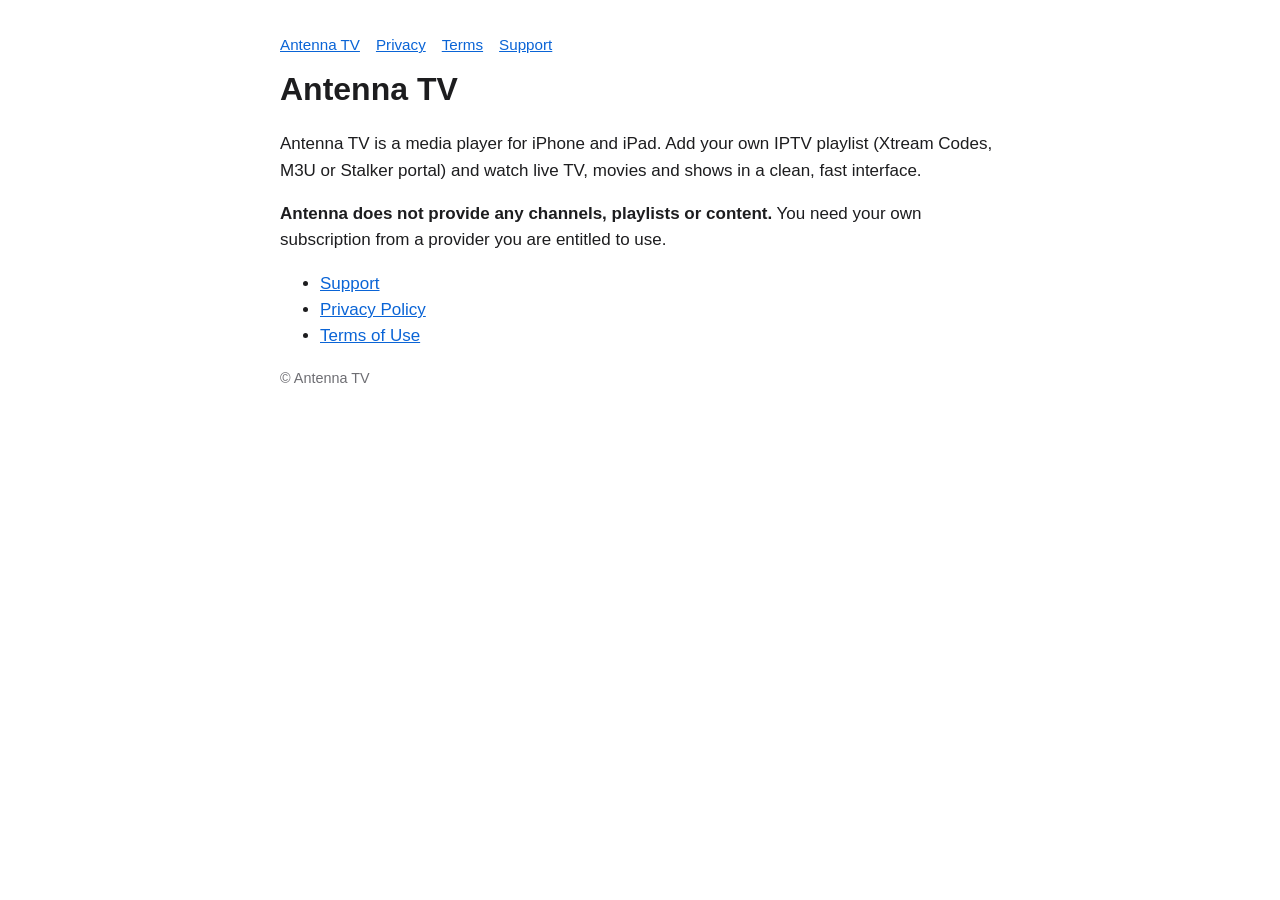
==== index.html @ 3e27599d "Add files via upload" ====
<!doctype html>
<html lang="en"><head><meta charset="utf-8"><meta name="viewport" content="width=device-width,initial-scale=1">
<title>Antenna TV</title>
<style>
:root{color-scheme:light dark;--bg:#fff;--fg:#1d1d1f;--mut:#6e6e73;--ac:#0a64d6}
@media(prefers-color-scheme:dark){:root{--bg:#111;--fg:#f2f2f2;--mut:#a1a1a6;--ac:#6cb0ff}}
body{margin:0;background:var(--bg);color:var(--fg);font:17px/1.55 -apple-system,BlinkMacSystemFont,"Segoe UI",Roboto,sans-serif}
main{max-width:720px;margin:0 auto;padding:32px 20px 64px}
h1{font-size:2rem;margin:.2em 0}h2{font-size:1.2rem;margin-top:1.8em}
a{color:var(--ac)}.mut{color:var(--mut);font-size:.9rem}
nav a{margin-right:16px;font-size:.95rem}
</style></head><body><main>
<nav><a href="index.html">Antenna TV</a><a href="privacy.html">Privacy</a><a href="terms.html">Terms</a><a href="support.html">Support</a></nav>
<h1>Antenna TV</h1>
<p>Antenna TV is a media player for iPhone and iPad. Add your own IPTV playlist (Xtream Codes, M3U or Stalker portal) and watch live TV, movies and shows in a clean, fast interface.</p>
<p><strong>Antenna does not provide any channels, playlists or content.</strong> You need your own subscription from a provider you are entitled to use.</p>
<ul><li><a href="support.html">Support</a></li><li><a href="privacy.html">Privacy Policy</a></li><li><a href="terms.html">Terms of Use</a></li></ul>
<p class="mut">© Antenna TV</p>
</main></body></html>
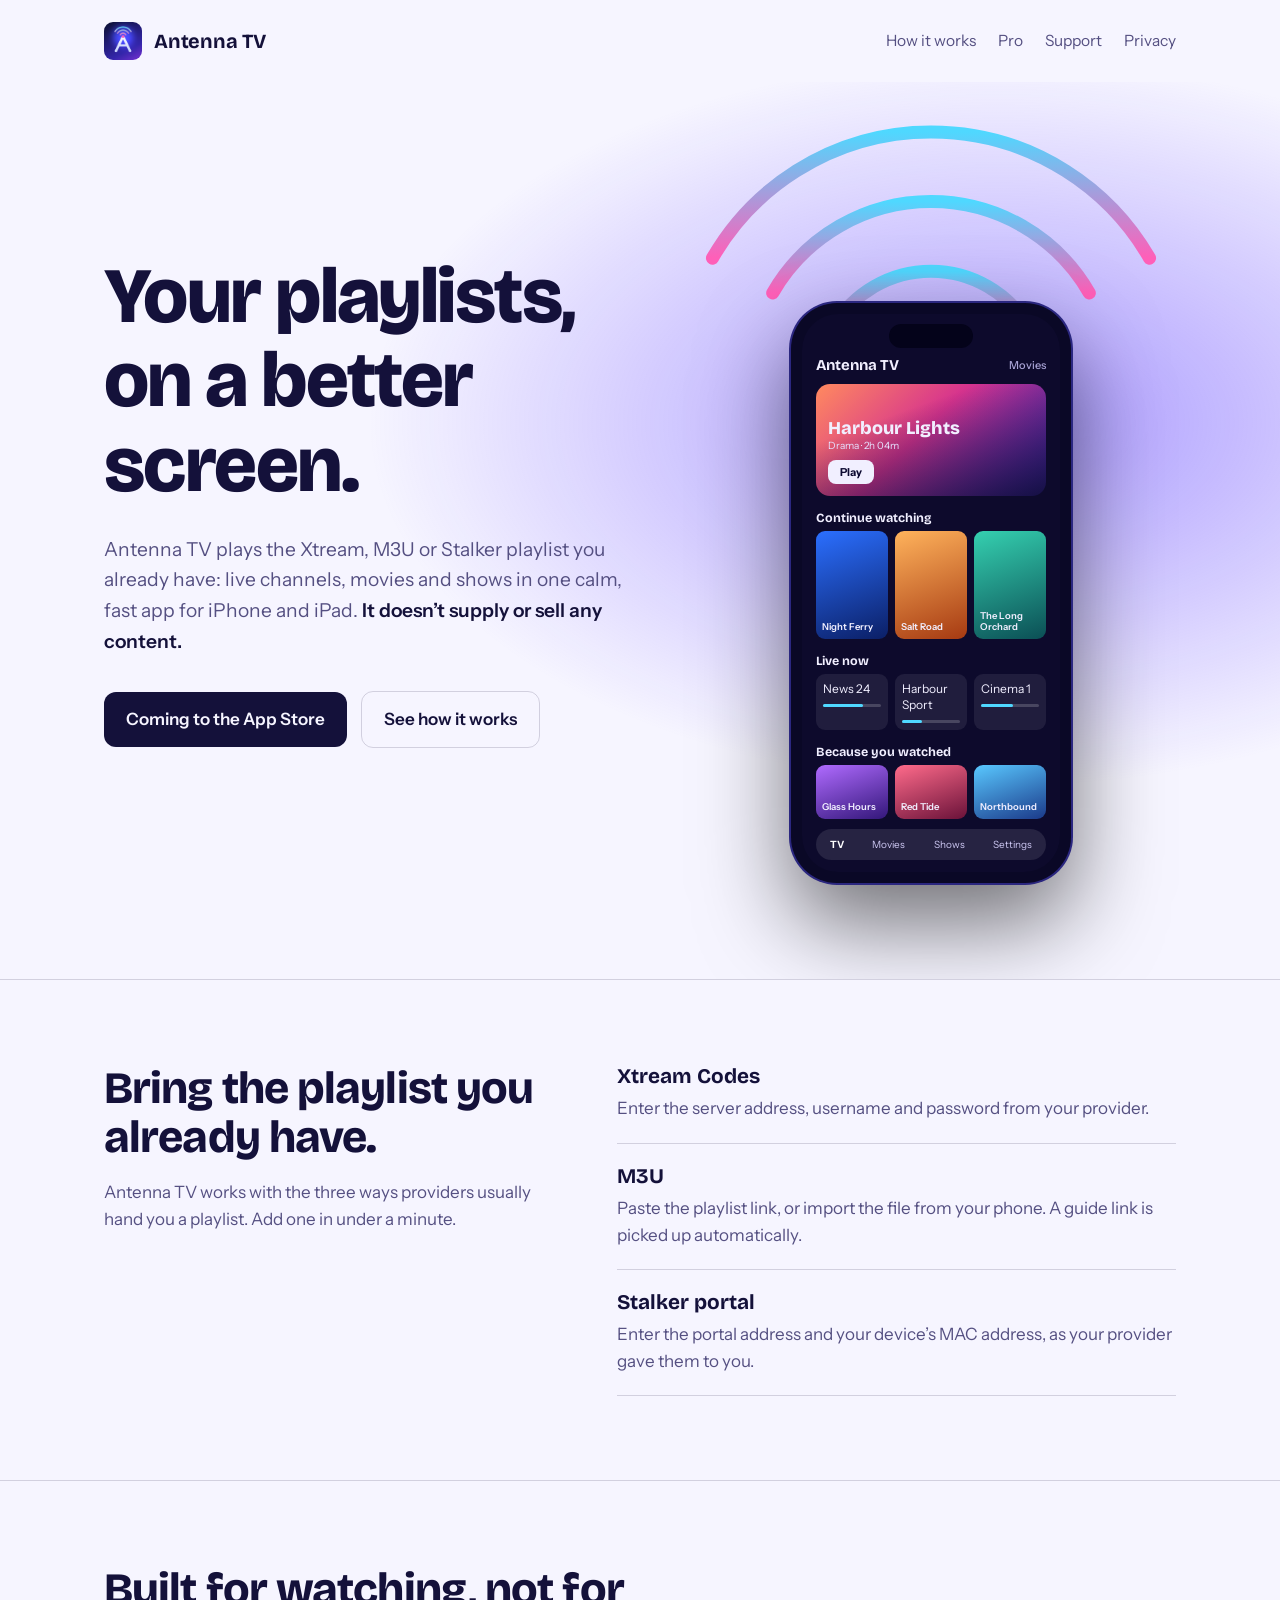
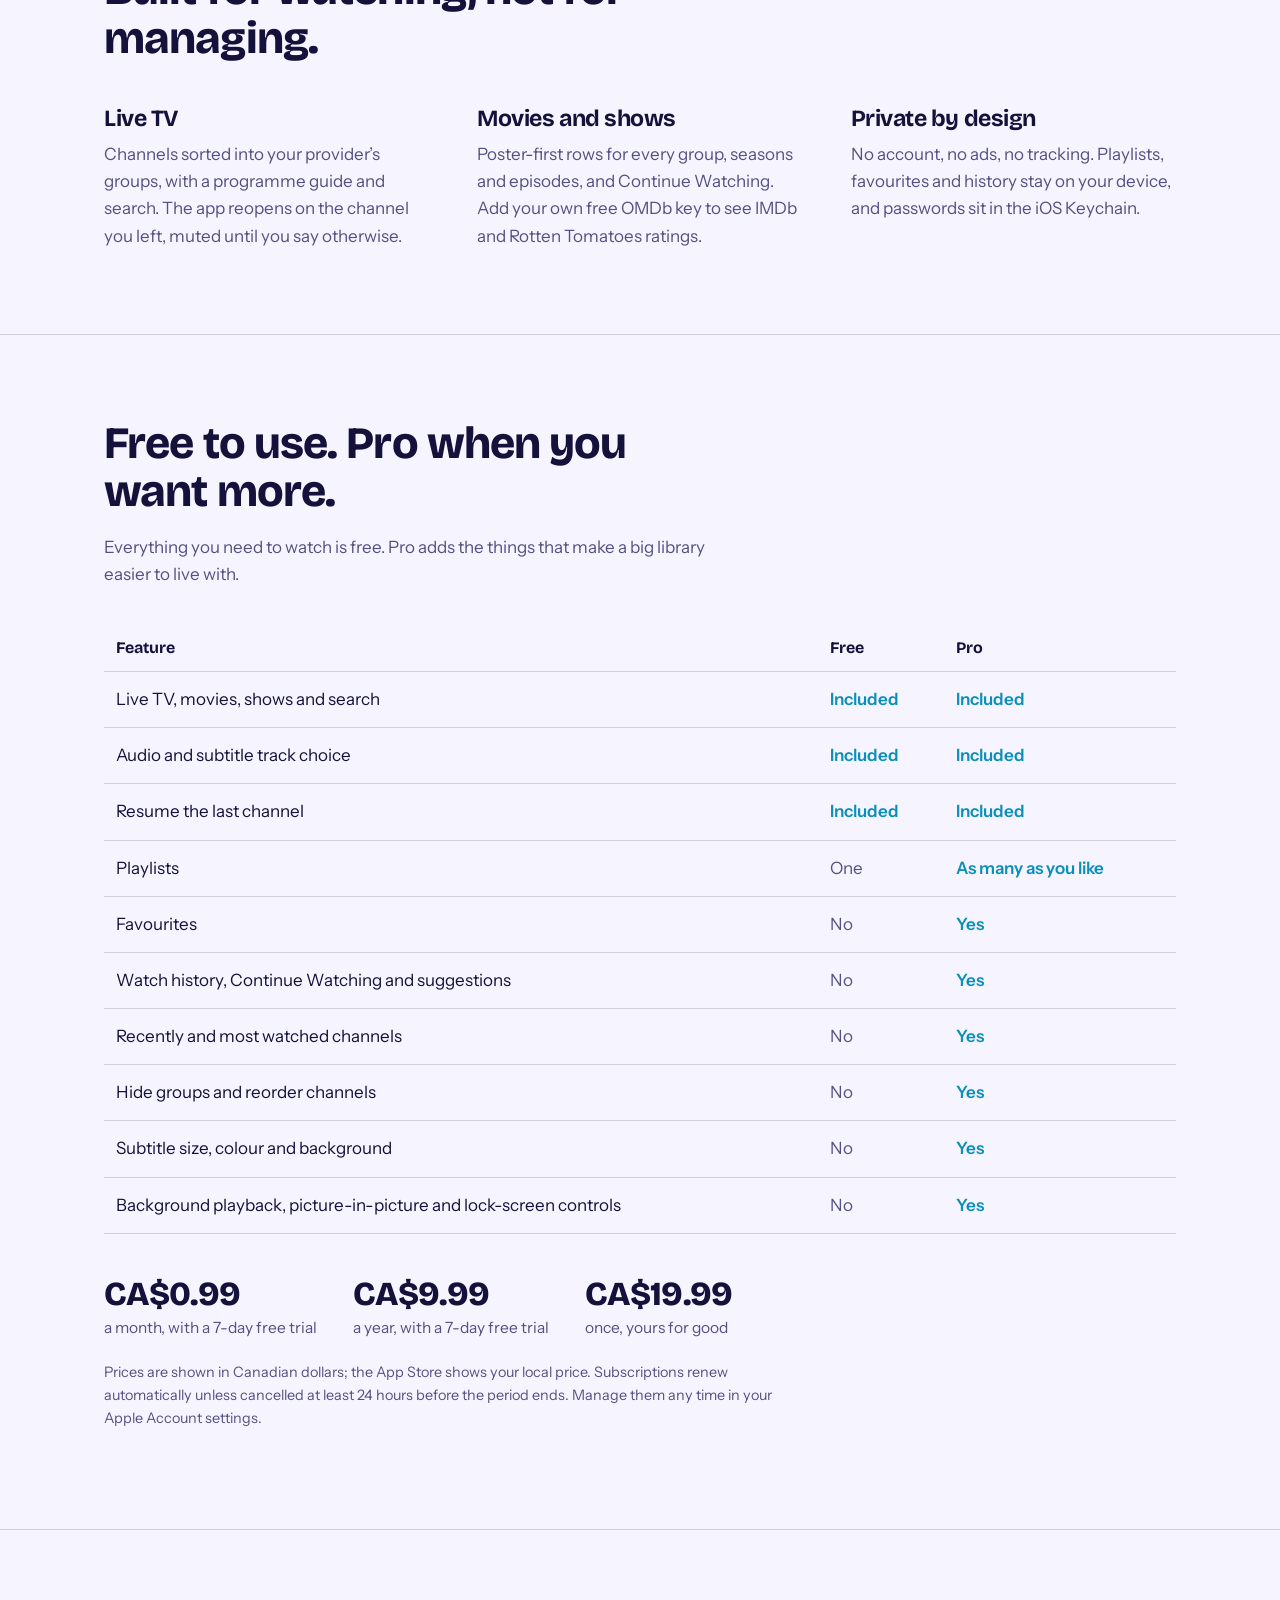
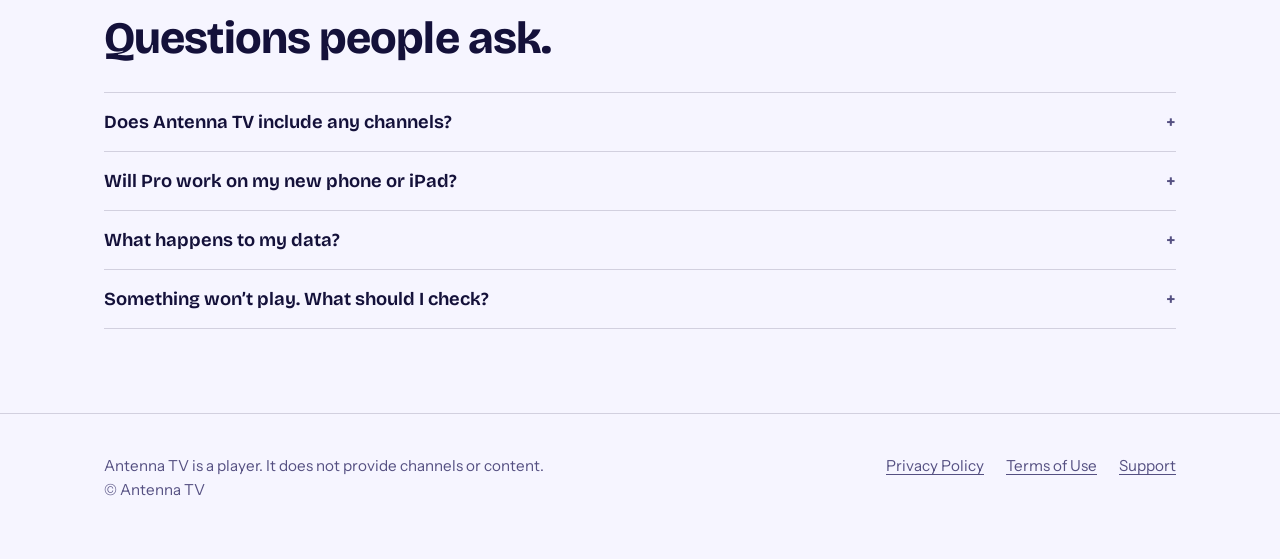
==== commit f2552ba1: "Add files via upload" ====
--- a/index.html
+++ b/index.html
@@ -1,19 +1,72 @@
 <!doctype html>
 <html lang="en"><head><meta charset="utf-8"><meta name="viewport" content="width=device-width,initial-scale=1">
-<title>Antenna TV</title>
-<style>
-:root{color-scheme:light dark;--bg:#fff;--fg:#1d1d1f;--mut:#6e6e73;--ac:#0a64d6}
-@media(prefers-color-scheme:dark){:root{--bg:#111;--fg:#f2f2f2;--mut:#a1a1a6;--ac:#6cb0ff}}
-body{margin:0;background:var(--bg);color:var(--fg);font:17px/1.55 -apple-system,BlinkMacSystemFont,"Segoe UI",Roboto,sans-serif}
-main{max-width:720px;margin:0 auto;padding:32px 20px 64px}
-h1{font-size:2rem;margin:.2em 0}h2{font-size:1.2rem;margin-top:1.8em}
-a{color:var(--ac)}.mut{color:var(--mut);font-size:.9rem}
-nav a{margin-right:16px;font-size:.95rem}
-</style></head><body><main>
-<nav><a href="index.html">Antenna TV</a><a href="privacy.html">Privacy</a><a href="terms.html">Terms</a><a href="support.html">Support</a></nav>
-<h1>Antenna TV</h1>
-<p>Antenna TV is a media player for iPhone and iPad. Add your own IPTV playlist (Xtream Codes, M3U or Stalker portal) and watch live TV, movies and shows in a clean, fast interface.</p>
-<p><strong>Antenna does not provide any channels, playlists or content.</strong> You need your own subscription from a provider you are entitled to use.</p>
-<ul><li><a href="support.html">Support</a></li><li><a href="privacy.html">Privacy Policy</a></li><li><a href="terms.html">Terms of Use</a></li></ul>
-<p class="mut">© Antenna TV</p>
-</main></body></html>
+<title>Antenna TV – Your playlists, on a better screen</title><meta name="description" content="A fast, clean player for the Xtream, M3U or Stalker playlist you already have. Live TV, movies and shows on iPhone and iPad.">
+<link rel="icon" type="image/png" href="[data-uri]">
+<link rel="preconnect" href="https://fonts.googleapis.com"><link rel="preconnect" href="https://fonts.gstatic.com" crossorigin>
+<link href="https://fonts.googleapis.com/css2?family=Bricolage+Grotesque:opsz,wght@12..96,500;12..96,700;12..96,800&family=Instrument+Sans:wght@400;500;600&display=swap" rel="stylesheet">
+<link rel="stylesheet" href="site.css"></head><body>
+<header class="wrap"><div class="bar"><a class="brand" href="index.html"><span class="logo" aria-hidden="true"></span>Antenna TV</a>
+<nav aria-label="Main"><a href="index.html#how">How it works</a><a href="index.html#pro">Pro</a><a href="support.html">Support</a><a href="privacy.html">Privacy</a></nav></div></header>
+
+<div class="hero"><div class="wrap">
+<div><h1>Your playlists, on a better screen.</h1>
+<p class="lede">Antenna TV plays the Xtream, M3U or Stalker playlist you already have: live channels, movies and shows in one calm, fast app for iPhone and iPad. <strong>It doesn’t supply or sell any content.</strong></p>
+<div class="actions"><span class="btn" aria-disabled="true">Coming to the App Store</span><a class="btn quiet" href="#how">See how it works</a></div></div>
+<div class="stage"><svg class="rings" viewBox="130 134 540 252" aria-hidden="true"><defs><linearGradient id="g" x1="0" y1="0" x2="0" y2="1"><stop offset="0" stop-color="#4fd8ff"/><stop offset="1" stop-color="#ff5fb8"/></linearGradient></defs><g stroke="url(#g)"><path pathLength="1" d="M287.4 375.0 A130 130 0 0 1 512.6 375.0"/><path pathLength="1" d="M218.1 335.0 A210 210 0 0 1 581.9 335.0"/><path pathLength="1" d="M148.9 295.0 A290 290 0 0 1 651.1 295.0"/></g></svg>
+<div class="phone" role="img" aria-label="Antenna TV on iPhone showing a featured film, continue-watching posters and live channels"><div class="screen">
+<div class="s-top">Antenna TV<span>Movies</span></div>
+<div class="s-hero"><b>Harbour Lights</b><small>Drama · 2h 04m</small><span class="s-play">Play</span></div>
+<div class="s-row">Continue watching</div>
+<div class="s-tiles"><div class="t t1">Night Ferry</div><div class="t t2">Salt Road</div><div class="t t3">The Long Orchard</div></div>
+<div class="s-row">Live now</div>
+<div class="s-live"><div class="c">News 24<i style="--p:70%"></i></div><div class="c">Harbour Sport<i style="--p:35%"></i></div><div class="c">Cinema 1<i style="--p:55%"></i></div></div>
+<div class="s-row">Because you watched</div>
+<div class="s-tiles wide"><div class="t t4">Glass Hours</div><div class="t t5">Red Tide</div><div class="t t6">Northbound</div></div>
+<div class="s-tab"><b>TV</b><span>Movies</span><span>Shows</span><span>Settings</span></div>
+</div></div></div></div></div>
+
+<section id="how"><div class="wrap split">
+<div><h2>Bring the playlist you already have.</h2>
+<p class="intro">Antenna TV works with the three ways providers usually hand you a playlist. Add one in under a minute.</p></div>
+<dl class="sources">
+<div><dt>Xtream Codes</dt><dd>Enter the server address, username and password from your provider.</dd></div>
+<div><dt>M3U</dt><dd>Paste the playlist link, or import the file from your phone. A guide link is picked up automatically.</dd></div>
+<div><dt>Stalker portal</dt><dd>Enter the portal address and your device’s MAC address, as your provider gave them to you.</dd></div>
+</dl></div></section>
+
+<section><div class="wrap">
+<h2>Built for watching, not for managing.</h2>
+<div class="cols">
+<div><h3>Live TV</h3><p>Channels sorted into your provider’s groups, with a programme guide and search. The app reopens on the channel you left, muted until you say otherwise.</p></div>
+<div><h3>Movies and shows</h3><p>Poster-first rows for every group, seasons and episodes, and Continue Watching. Add your own free OMDb key to see IMDb and Rotten Tomatoes ratings.</p></div>
+<div><h3>Private by design</h3><p>No account, no ads, no tracking. Playlists, favourites and history stay on your device, and passwords sit in the iOS Keychain.</p></div>
+</div></div></section>
+
+<section id="pro"><div class="wrap">
+<h2>Free to use. Pro when you want more.</h2>
+<p class="intro">Everything you need to watch is free. Pro adds the things that make a big library easier to live with.</p>
+<table><thead><tr><th scope="col">Feature</th><th scope="col">Free</th><th scope="col">Pro</th></tr></thead><tbody>
+<tr><td>Live TV, movies, shows and search</td><td class="y">Included</td><td class="y">Included</td></tr>
+<tr><td>Audio and subtitle track choice</td><td class="y">Included</td><td class="y">Included</td></tr>
+<tr><td>Resume the last channel</td><td class="y">Included</td><td class="y">Included</td></tr>
+<tr><td>Playlists</td><td class="n">One</td><td class="y">As many as you like</td></tr>
+<tr><td>Favourites</td><td class="n">No</td><td class="y">Yes</td></tr>
+<tr><td>Watch history, Continue Watching and suggestions</td><td class="n">No</td><td class="y">Yes</td></tr>
+<tr><td>Recently and most watched channels</td><td class="n">No</td><td class="y">Yes</td></tr>
+<tr><td>Hide groups and reorder channels</td><td class="n">No</td><td class="y">Yes</td></tr>
+<tr><td>Subtitle size, colour and background</td><td class="n">No</td><td class="y">Yes</td></tr>
+<tr><td>Background playback, picture-in-picture and lock-screen controls</td><td class="n">No</td><td class="y">Yes</td></tr>
+</tbody></table>
+<div class="prices"><div><b>CA$0.99</b><span>a month, with a 7-day free trial</span></div><div><b>CA$9.99</b><span>a year, with a 7-day free trial</span></div><div><b>CA$19.99</b><span>once, yours for good</span></div></div>
+<p class="fine">Prices are shown in Canadian dollars; the App Store shows your local price. Subscriptions renew automatically unless cancelled at least 24 hours before the period ends. Manage them any time in your Apple Account settings.</p>
+</div></section>
+
+<section><div class="wrap">
+<h2>Questions people ask.</h2>
+<details><summary>Does Antenna TV include any channels?</summary><p>No. It’s a player. You need a playlist from a provider you’re entitled to use.</p></details>
+<details><summary>Will Pro work on my new phone or iPad?</summary><p>Yes. Sign in with the same Apple Account and tap Restore Purchases in Settings. Playlists aren’t synced between devices, so add them again.</p></details>
+<details><summary>What happens to my data?</summary><p>It stays on your device. There’s no Antenna TV account and nothing is sent to us. Read the <a href="privacy.html">Privacy Policy</a> for the details.</p></details>
+<details><summary>Something won’t play. What should I check?</summary><p>Make sure your subscription with the provider is active and the playlist details are right, then try another channel. If it still fails, <a href="support.html">get in touch</a>.</p></details>
+</div></section>
+<footer><div class="wrap"><div>Antenna TV is a player. It does not provide channels or content.<br>© Antenna TV</div>
+<nav aria-label="Legal"><a href="privacy.html">Privacy Policy</a><a href="terms.html">Terms of Use</a><a href="support.html">Support</a></nav></div></footer></body></html>
--- a/site.css
+++ b/site.css
@@ -0,0 +1,131 @@
+:root{
+  --bg:#0f0c33; --bg2:#171250; --ink:#f1efff; --mute:#a9a4d6; --line:rgba(241,239,255,.14);
+  --violet:#6a4cff; --cyan:#4fd8ff; --pink:#ff5fb8; --btn:#f1efff; --btnink:#0f0c33;
+  --panel:rgba(255,255,255,.05);
+}
+@media (prefers-color-scheme: light){
+  :root{ --bg:#f6f5ff; --bg2:#ebe8ff; --ink:#14113a; --mute:#555082; --line:rgba(20,17,58,.16);
+    --violet:#4a30d8; --cyan:#0a8fb8; --pink:#c42a86; --btn:#14113a; --btnink:#f6f5ff; --panel:rgba(20,17,58,.04);}
+}
+*{box-sizing:border-box}
+html{scroll-behavior:smooth}
+body{margin:0;background:var(--bg);color:var(--ink);font:400 1.0625rem/1.6 "Instrument Sans",system-ui,-apple-system,"Segoe UI",sans-serif;-webkit-font-smoothing:antialiased}
+h1,h2,h3{font-family:"Bricolage Grotesque","Instrument Sans",system-ui,sans-serif;line-height:1.08;margin:0;letter-spacing:-.02em}
+a{color:var(--cyan);text-underline-offset:3px}
+a:focus-visible,button:focus-visible,summary:focus-visible{outline:3px solid var(--cyan);outline-offset:3px;border-radius:6px}
+.wrap{max-width:1120px;margin:0 auto;padding:0 24px}
+
+/* top bar */
+.bar{display:flex;align-items:center;justify-content:space-between;padding:22px 0}
+.brand{display:flex;align-items:center;gap:12px;color:var(--ink);text-decoration:none;font:700 1.25rem "Bricolage Grotesque",sans-serif;letter-spacing:-.01em}
+.bar nav{display:flex;gap:22px}
+.bar nav a{color:var(--mute);text-decoration:none;font-size:.97rem}
+.bar nav a:hover,.bar nav a[aria-current]{color:var(--ink)}
+
+/* hero */
+.hero{position:relative;overflow:hidden;background:
+  radial-gradient(900px 520px at 78% 38%,rgba(106,76,255,.55),transparent 70%),var(--bg)}
+.hero .wrap{display:grid;grid-template-columns:1.05fr .95fr;gap:40px;align-items:center;padding-top:36px;padding-bottom:96px;min-height:640px}
+.hero h1{font-size:clamp(2.6rem,6.2vw,4.9rem);font-weight:800;max-width:11ch}
+.hero p.lede{font-size:1.2rem;color:var(--mute);max-width:34rem;margin:26px 0 0}
+.hero p.lede strong{color:var(--ink);font-weight:600}
+.actions{display:flex;flex-wrap:wrap;gap:14px;margin-top:34px;align-items:center}
+.btn{display:inline-block;background:var(--btn);color:var(--btnink);padding:14px 22px;border-radius:12px;font-weight:600;text-decoration:none}
+.btn.quiet{background:transparent;color:var(--ink);border:1px solid var(--line)}
+.soon{color:var(--mute);font-size:.95rem}
+
+.stage{position:relative;display:flex;flex-direction:column;align-items:center}
+.rings{width:min(100%,470px);height:auto;margin-bottom:-34px;pointer-events:none}
+.rings path{fill:none;stroke-width:15;stroke-linecap:round;stroke-dasharray:1;stroke-dashoffset:1;animation:draw 1.6s cubic-bezier(.2,.7,.2,1) .3s forwards}
+.rings path:nth-child(2){animation-delay:.55s}.rings path:nth-child(3){animation-delay:.8s}
+@keyframes draw{to{stroke-dashoffset:0}}
+@media (prefers-reduced-motion:reduce){.rings path{animation:none;stroke-dashoffset:0}}
+
+/* phone */
+.phone{position:relative;width:280px;aspect-ratio:280/580;border-radius:46px;padding:11px;background:#0a0826;box-shadow:0 0 0 2px #2b2780,0 40px 90px rgba(0,0,0,.55)}
+.screen{height:100%;border-radius:36px;overflow:hidden;background:#0d0a2c;color:#f1efff;padding:42px 14px 14px;position:relative;font-size:12px;line-height:1.3}
+.screen:before{content:"";position:absolute;top:10px;left:50%;width:84px;height:24px;margin-left:-42px;border-radius:14px;background:#04031a}
+.s-top{display:flex;justify-content:space-between;align-items:center;margin-bottom:10px;font:700 15px "Bricolage Grotesque",sans-serif}
+.s-top span{font:500 11px "Instrument Sans";color:#a9a4d6}
+.s-hero{height:112px;border-radius:14px;padding:12px;display:flex;flex-direction:column;justify-content:flex-end;background:linear-gradient(160deg,rgba(15,12,51,0) 30%,rgba(15,12,51,.9)),linear-gradient(135deg,#ff8a5f,#d6338e 45%,#4a30d8)}
+.s-hero b{font:800 18px "Bricolage Grotesque",sans-serif}
+.s-hero small{color:#e6e2ff}
+.s-play{margin-top:8px;align-self:flex-start;background:#f1efff;color:#0f0c33;font-weight:700;border-radius:8px;padding:5px 12px;font-size:11px}
+.s-row{margin:14px 0 6px;font:700 12.5px "Bricolage Grotesque",sans-serif}
+.s-tiles{display:grid;grid-template-columns:repeat(3,1fr);gap:7px}
+.t{aspect-ratio:2/3;border-radius:9px;padding:6px;display:flex;align-items:flex-end;font-size:9.5px;font-weight:600;line-height:1.15}
+.t1{background:linear-gradient(160deg,#2b6fff,#0b1f66)}
+.t2{background:linear-gradient(160deg,#ffb35c,#a63a12)}
+.t3{background:linear-gradient(160deg,#35d0b0,#0b4f55)}
+.t4{background:linear-gradient(160deg,#b06bff,#33177a)}
+.t5{background:linear-gradient(160deg,#ff6b8b,#6a1239)}
+.t6{background:linear-gradient(160deg,#59c8ff,#1b3a8a)}
+.s-live{display:grid;grid-template-columns:repeat(3,1fr);gap:7px}
+.c{border-radius:9px;background:rgba(255,255,255,.08);padding:7px;min-height:52px}
+.c i{display:block;height:3px;border-radius:2px;background:rgba(255,255,255,.18);margin-top:7px;position:relative}
+.c i:after{content:"";position:absolute;left:0;top:0;height:3px;border-radius:2px;background:#4fd8ff;width:var(--p,50%)}
+.s-tab{position:absolute;left:14px;right:14px;bottom:12px;display:flex;justify-content:space-around;background:rgba(255,255,255,.1);border-radius:16px;padding:9px 0;font-size:10px;color:#cfcaf5}
+.s-tab b{color:#fff}
+
+/* sections */
+section{padding:84px 0;border-top:1px solid var(--line)}
+section h2{font-size:clamp(1.9rem,3.6vw,2.8rem);font-weight:750;max-width:20ch}
+.intro{color:var(--mute);max-width:40rem;margin:18px 0 0}
+.split{display:grid;grid-template-columns:.9fr 1.1fr;gap:56px;align-items:start}
+dl.sources{margin:0}
+dl.sources div{padding:20px 0;border-bottom:1px solid var(--line)}
+dl.sources div:first-child{padding-top:0}
+dl.sources dt{font:700 1.3rem "Bricolage Grotesque",sans-serif}
+dl.sources dd{margin:6px 0 0;color:var(--mute)}
+.cols{display:grid;grid-template-columns:repeat(3,1fr);gap:48px;margin-top:44px}
+.cols h3{font-size:1.45rem;margin-bottom:10px}
+.cols p{margin:0;color:var(--mute)}
+.cols ul{margin:12px 0 0;padding-left:1.1rem;color:var(--mute)}
+.cols li{margin:4px 0}
+
+table{width:100%;border-collapse:collapse;margin-top:36px}
+th,td{text-align:left;padding:14px 12px;border-bottom:1px solid var(--line);vertical-align:top}
+th{font:700 1rem "Bricolage Grotesque",sans-serif}
+td.y{color:var(--cyan);font-weight:600}
+td.n{color:var(--mute)}
+.prices{display:flex;flex-wrap:wrap;gap:36px;margin-top:40px}
+.prices div b{display:block;font:800 2.1rem "Bricolage Grotesque",sans-serif;letter-spacing:-.02em}
+.prices div span{color:var(--mute);font-size:.97rem}
+.fine{color:var(--mute);font-size:.9rem;margin-top:20px;max-width:42rem}
+
+details{border-bottom:1px solid var(--line);padding:18px 0}
+details:first-of-type{border-top:1px solid var(--line);margin-top:30px}
+summary{cursor:pointer;font:650 1.15rem "Bricolage Grotesque",sans-serif;list-style:none}
+summary::-webkit-details-marker{display:none}
+summary:after{content:"+";float:right;color:var(--mute)}
+details[open] summary:after{content:"–"}
+details p{margin:12px 0 0;color:var(--mute);max-width:46rem}
+
+footer{border-top:1px solid var(--line);padding:40px 0 56px;color:var(--mute);font-size:.95rem}
+footer .wrap{display:flex;flex-wrap:wrap;gap:16px 36px;justify-content:space-between}
+footer nav{display:flex;gap:22px;flex-wrap:wrap}
+footer a{color:var(--mute)}footer a:hover{color:var(--ink)}
+
+/* document pages */
+.doc{padding:40px 0 88px}
+.doc .wrap{max-width:720px}
+.doc h1{font-size:clamp(2.2rem,5vw,3.2rem);font-weight:800}
+.doc .when{color:var(--mute);margin:12px 0 28px}
+.doc h2{font-size:1.4rem;margin:40px 0 8px;font-weight:700;max-width:none}
+.doc p,.doc li{max-width:68ch}
+.doc p{margin:10px 0}
+.doc ul{padding-left:1.2rem}
+.doc a{color:var(--cyan)}
+
+@media (max-width:900px){
+  .hero .wrap{grid-template-columns:1fr;padding-bottom:64px;min-height:0}
+  .stage{margin-top:28px}
+  .split{grid-template-columns:1fr;gap:36px}
+  .cols{grid-template-columns:1fr;gap:34px}
+  .bar nav{gap:16px}
+}
+@media (max-width:520px){.bar nav a:nth-child(n+3){display:none}.prices{gap:24px}}
+
+.s-tiles.wide .t{aspect-ratio:4/3}
+
+.logo{display:block;width:38px;height:38px;border-radius:9px;background:url([data-uri]) center/cover}
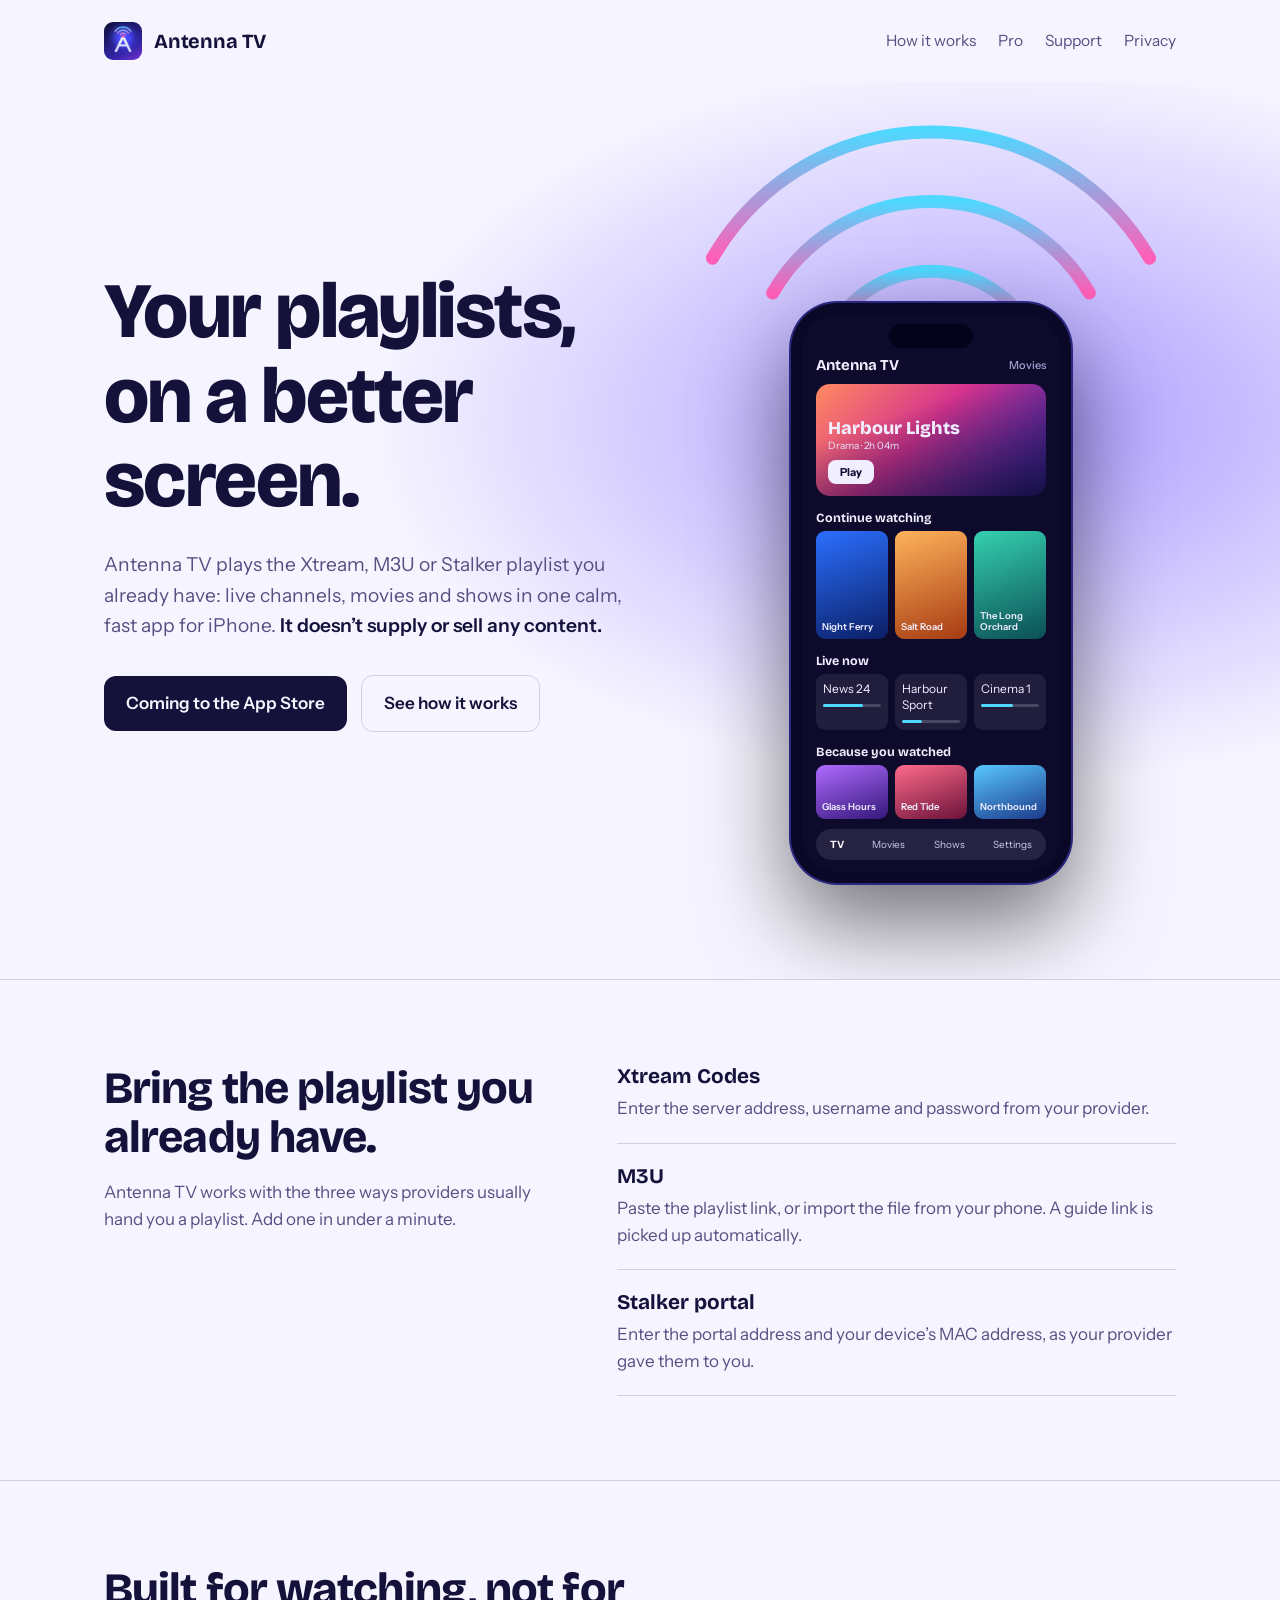
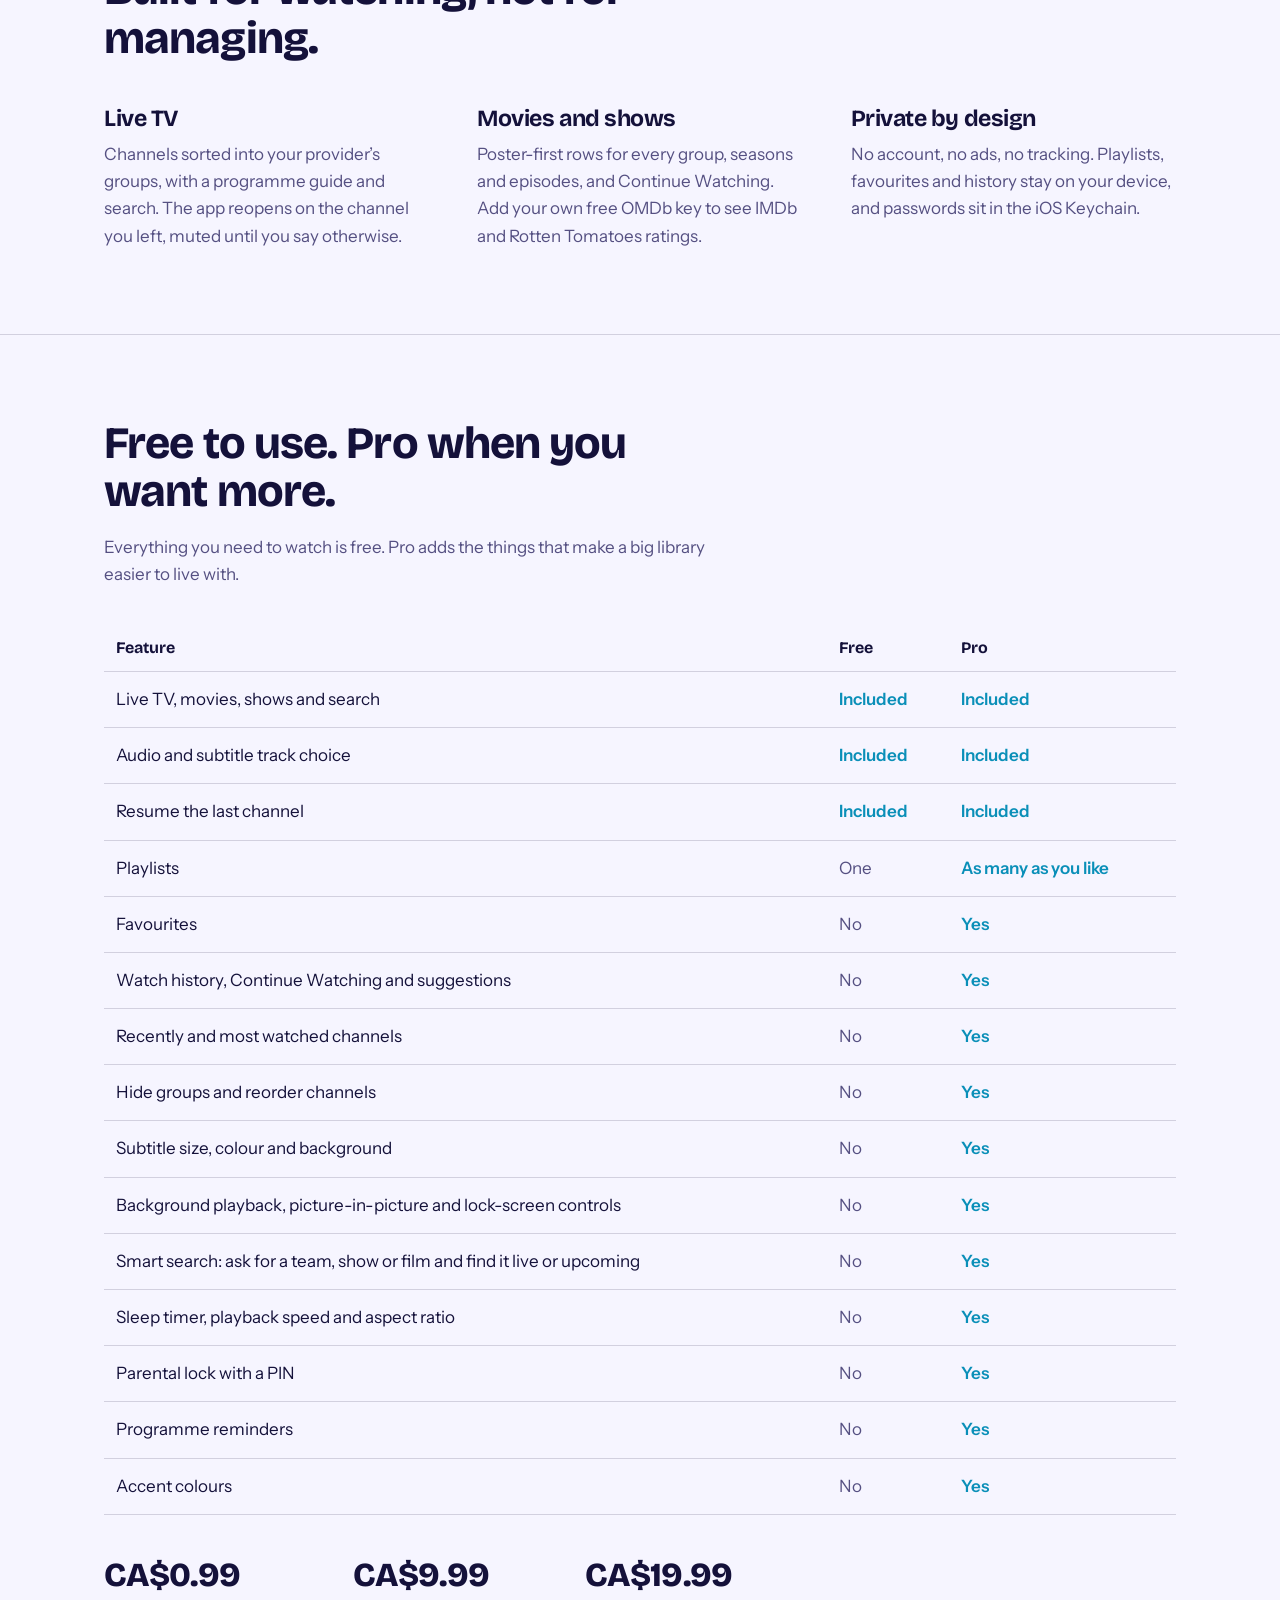
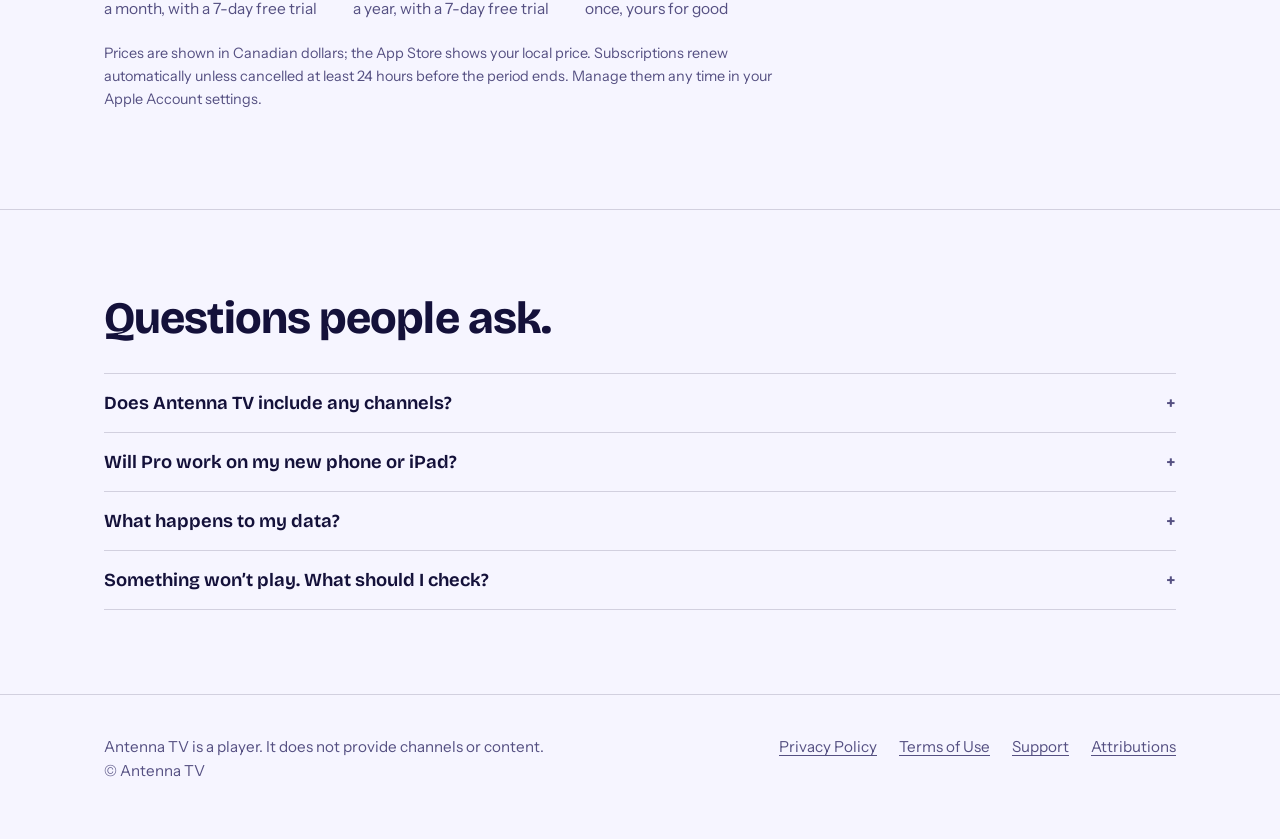
==== commit 554345a8: "Update index.html" ====
--- a/index.html
+++ b/index.html
@@ -10,7 +10,7 @@
 
 <div class="hero"><div class="wrap">
 <div><h1>Your playlists, on a better screen.</h1>
-<p class="lede">Antenna TV plays the Xtream, M3U or Stalker playlist you already have: live channels, movies and shows in one calm, fast app for iPhone and iPad. <strong>It doesn’t supply or sell any content.</strong></p>
+<p class="lede">Antenna TV plays the Xtream, M3U or Stalker playlist you already have: live channels, movies and shows in one calm, fast app for iPhone. <strong>It doesn’t supply or sell any content.</strong></p>
 <div class="actions"><span class="btn" aria-disabled="true">Coming to the App Store</span><a class="btn quiet" href="#how">See how it works</a></div></div>
 <div class="stage"><svg class="rings" viewBox="130 134 540 252" aria-hidden="true"><defs><linearGradient id="g" x1="0" y1="0" x2="0" y2="1"><stop offset="0" stop-color="#4fd8ff"/><stop offset="1" stop-color="#ff5fb8"/></linearGradient></defs><g stroke="url(#g)"><path pathLength="1" d="M287.4 375.0 A130 130 0 0 1 512.6 375.0"/><path pathLength="1" d="M218.1 335.0 A210 210 0 0 1 581.9 335.0"/><path pathLength="1" d="M148.9 295.0 A290 290 0 0 1 651.1 295.0"/></g></svg>
 <div class="phone" role="img" aria-label="Antenna TV on iPhone showing a featured film, continue-watching posters and live channels"><div class="screen">
@@ -55,7 +55,7 @@
 <tr><td>Recently and most watched channels</td><td class="n">No</td><td class="y">Yes</td></tr>
 <tr><td>Hide groups and reorder channels</td><td class="n">No</td><td class="y">Yes</td></tr>
 <tr><td>Subtitle size, colour and background</td><td class="n">No</td><td class="y">Yes</td></tr>
-<tr><td>Background playback, picture-in-picture and lock-screen controls</td><td class="n">No</td><td class="y">Yes</td></tr>
+<tr><td>Background playback, picture-in-picture and lock-screen controls</td><td class="n">No</td><td class="y">Yes</td></tr><tr><td>Smart search: ask for a team, show or film and find it live or upcoming</td><td class="n">No</td><td class="y">Yes</td></tr><tr><td>Sleep timer, playback speed and aspect ratio</td><td class="n">No</td><td class="y">Yes</td></tr><tr><td>Parental lock with a PIN</td><td class="n">No</td><td class="y">Yes</td></tr><tr><td>Programme reminders</td><td class="n">No</td><td class="y">Yes</td></tr><tr><td>Accent colours</td><td class="n">No</td><td class="y">Yes</td></tr>
 </tbody></table>
 <div class="prices"><div><b>CA$0.99</b><span>a month, with a 7-day free trial</span></div><div><b>CA$9.99</b><span>a year, with a 7-day free trial</span></div><div><b>CA$19.99</b><span>once, yours for good</span></div></div>
 <p class="fine">Prices are shown in Canadian dollars; the App Store shows your local price. Subscriptions renew automatically unless cancelled at least 24 hours before the period ends. Manage them any time in your Apple Account settings.</p>
@@ -69,4 +69,4 @@
 <details><summary>Something won’t play. What should I check?</summary><p>Make sure your subscription with the provider is active and the playlist details are right, then try another channel. If it still fails, <a href="support.html">get in touch</a>.</p></details>
 </div></section>
 <footer><div class="wrap"><div>Antenna TV is a player. It does not provide channels or content.<br>© Antenna TV</div>
-<nav aria-label="Legal"><a href="privacy.html">Privacy Policy</a><a href="terms.html">Terms of Use</a><a href="support.html">Support</a></nav></div></footer></body></html>+<nav aria-label="Legal"><a href="privacy.html">Privacy Policy</a><a href="terms.html">Terms of Use</a><a href="support.html">Support</a><a href="attributions.html">Attributions</a></nav></div></footer></body></html>
